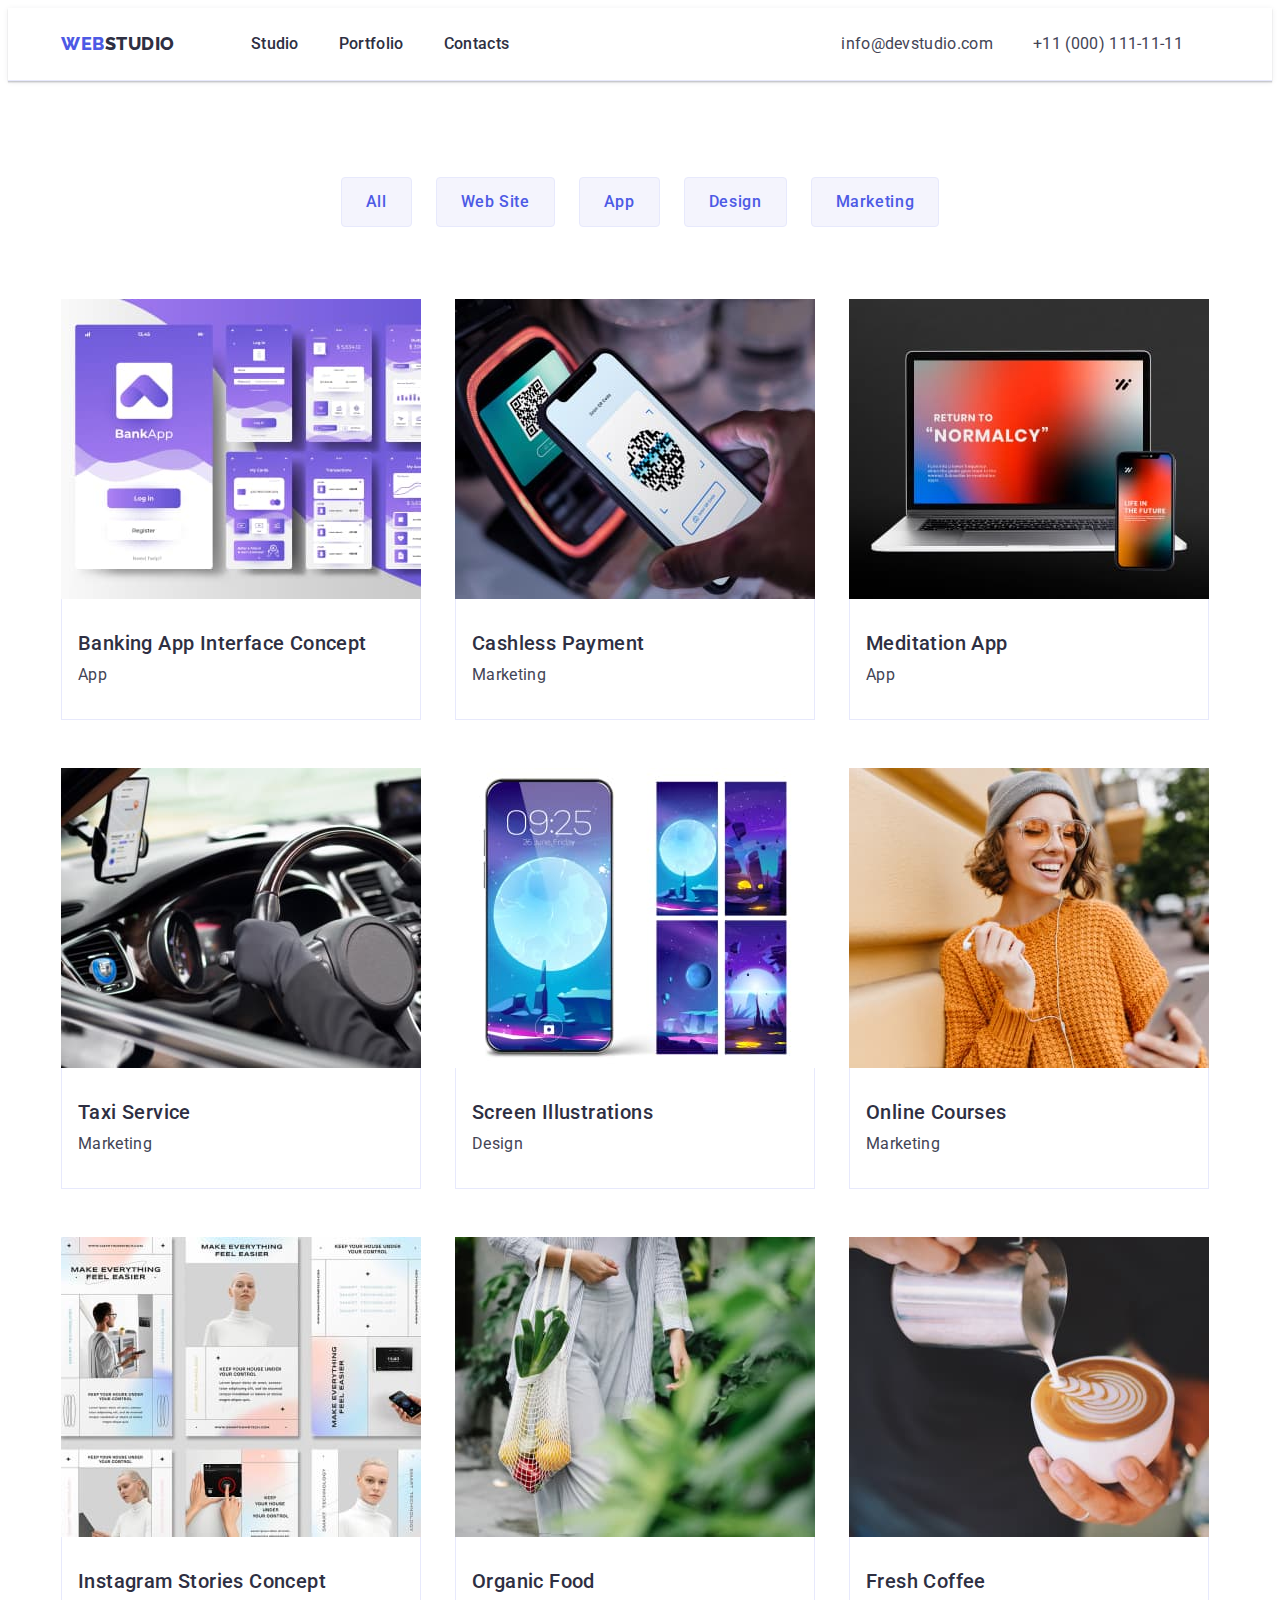
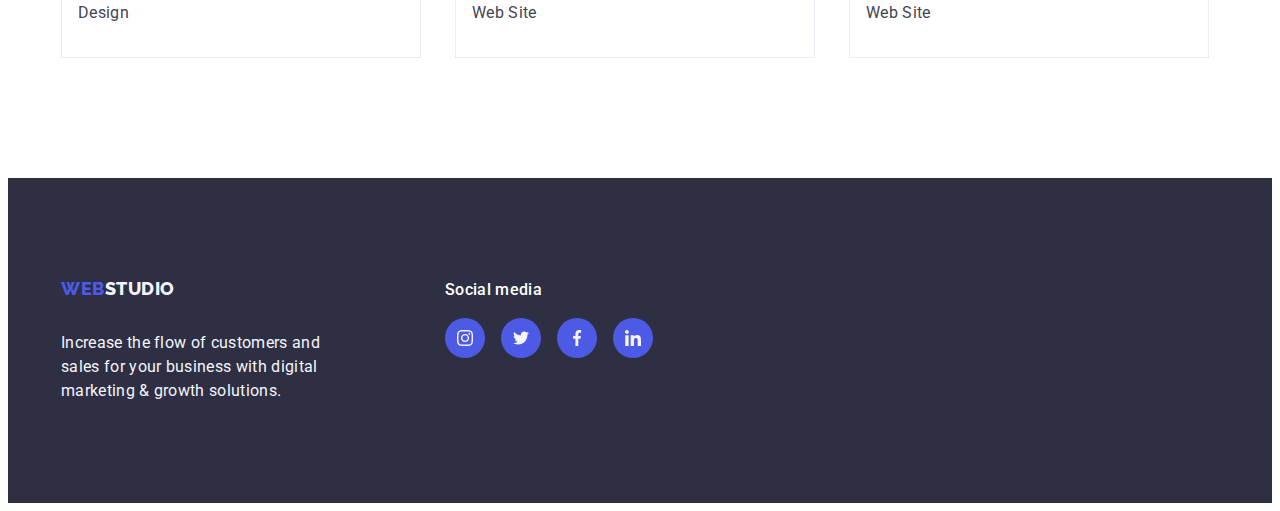
==== portfolio.html @ 913c53c4 "goit-markup-hw-04" ====
<!DOCTYPE html>
<html lang="en">

<head>
  <meta charset="UTF-8" />

  <link rel="preconnect" href="https://fonts.googleapis.com" />
  <link rel="preconnect" href="https://fonts.gstatic.com" crossorigin />
  <link href="https://fonts.googleapis.com/css2?family=Raleway:wght@800&family=Roboto:wght@400;500;700;900&display=swap"
    rel="stylesheet" />

  <link rel="stylesheet" href="https://cdnjs.cloudflare.com/ajax/libs/modern-normalize/2.0.0/modern-normalize.min.css"
    integrity="sha512-4xo8blKMVCiXpTaLzQSLSw3KFOVPWhm/TRtuPVc4WG6kUgjH6J03IBuG7JZPkcWMxJ5huwaBpOpnwYElP/m6wg=="
    crossorigin="anonymous" referrerpolicy="no-referrer" />

  <title>Document</title>

  <link rel="stylesheet" href="./css/styles.css" />
</head>

<body style="font-family: Roboto, sans-serif; color: #434455">
  <!--*--------------------------------HEADER------------------------------------------->

  <header class="studio-header">
    <div class="container header-container">
      <nav class="header-nav">
        <a class="logo link logotipe" href="./index.html">Web<span class="logo-accent">Studio</span></a>

        <ul class="list navigation-list-portfolio">
          <li class="navigation navigation-item studio-navigation-item">
            <a class="current link navigation-menu-studio" href="./index.html">Studio</a>
          </li>
          <li class="navigation navigation-item studio-navigation-item">
            <a class="current link navigation-menu-pirtfolio" href="./portfolio.html">Portfolio</a>
          </li>
          <li class="navigation navigation-item studio-navigation-item">
            <a class=" link navigation-menu-contacts" href="">Contacts</a>
          </li>
        </ul>
      </nav>
      <address class="address">
        <ul class="list contacts-list">
          <li class="contacts">
            <a class="link" href="mailto:info@devstudio.com">info@devstudio.com</a>
          </li>
          <li class="contacts">
            <a class="link" href="tel:+110001111111">+11 (000) 111-11-11</a>
          </li>
        </ul>
      </address>
    </div>
  </header>


  <!--*--------------------------------MAIN------------------------------------------->

  <main>

    <!--&--------------------------------1------------------------------------------->

    <section class="portfolio-first-section">
      <div class="container">
        <h1 class="visually-hidden">Section "portfolio"</h1>
        <ul class="list portfolio-buttons">
          <li><button type="button" class="portfolio-button">All</button></li>
          <li>
            <button type="button" class="portfolio-button">Web Site</button>
          </li>
          <li><button type="button" class="portfolio-button">App</button></li>
          <li>
            <button type="button" class="portfolio-button">Design</button>
          </li>
          <li>
            <button type="button" class="portfolio-button">Marketing</button>
          </li>
        </ul>

        <!--&--------------------------------2------------------------------------------->

        <ul class="list portfolio-second-items">
          <li class="portfolio-second-li">
            <a class="link portfolio-second-link" href="">

              <div class="portfolio-cover-wrap">
                <img src="./images/img_portfolio_1.jpg" alt="Bank app" width="360" />

                <div class="portfolio-card-cover">
                  <p class="portfolio-cover-text">
                    14 Stylish and User-Friendly App Design Concepts · Task Manager App · Calorie Tracker App · Exotic
                    Fruit Ecommerce App ·
                    Cloud Storage App
                  </p>
                </div>
              </div>

              <div class="portfolio-second-text">
                <h2 class="first-portfolio-title">
                  Banking App Interface Concept
                </h2>
                <p class="studio-second-p">App</p>
              </div>
            </a>
          </li>

          <li class="portfolio-second-li">
            <a class="link portfolio-second-link" href="">

              <div class="portfolio-cover-wrap">
                <img src="./images/img_portfolio_2.jpg" alt="Transaction" width="360" />

                <div class="portfolio-card-cover">
                  <p class="portfolio-cover-text">
                    14 Stylish and User-Friendly App Design Concepts · Task Manager App · Calorie Tracker App · Exotic
                    Fruit Ecommerce App ·
                    Cloud Storage App
                  </p>
                </div>
              </div>


              <div class="portfolio-second-text">
                <h2 class="first-portfolio-title">Cashless Payment</h2>
                <p class="studio-second-p">Marketing</p>
              </div>
            </a>
          </li>

          <li class="portfolio-second-li">
            <a class=" portfolio-second-link link" href="">

              <div class="portfolio-cover-wrap">
                <img src="./images/img_portfolio_3.jpg" alt="Laptop and smartphone" width="360" />

                <div class="portfolio-card-cover">
                  <p class="portfolio-cover-text">
                    14 Stylish and User-Friendly App Design Concepts · Task Manager App · Calorie Tracker App · Exotic
                    Fruit Ecommerce App ·
                    Cloud Storage App
                  </p>
                </div>
              </div>


              <div class="portfolio-second-text">
                <h2 class="first-portfolio-title">Meditation App</h2>
                <p class="studio-second-p">App</p>
              </div>
            </a>
          </li>

          <li class="portfolio-second-li">
            <a class="portfolio-second-link link" href="">

              <div class="portfolio-cover-wrap">
                <img src="./images/img_portfolio_4.jpg" alt="Smartphone, car
                steering wheel" width="360" />

                <div class="portfolio-card-cover">
                  <p class="portfolio-cover-text">
                    14 Stylish and User-Friendly App Design Concepts · Task Manager App · Calorie Tracker App · Exotic
                    Fruit Ecommerce App ·
                    Cloud Storage App
                  </p>
                </div>
              </div>


              <div class="portfolio-second-text">
                <h2 class="first-portfolio-title">Taxi Service</h2>
                <p class="studio-second-p">Marketing</p>
              </div>
            </a>
          </li>

          <li class="portfolio-second-li">
            <a class="portfolio-second-link link" href="">

              <div class="portfolio-cover-wrap">

                <img src="./images/img_portfolio_5.jpg" alt="Smartphone" width="360" />

                <div class="portfolio-card-cover">
                  <p class="portfolio-cover-text">
                    14 Stylish and User-Friendly App Design Concepts · Task Manager App · Calorie Tracker App · Exotic
                    Fruit Ecommerce App ·
                    Cloud Storage App
                  </p>
                </div>
              </div>


              <div class="portfolio-second-text">
                <h2 class="first-portfolio-title">Screen Illustrations</h2>
                <p class="studio-second-p">Design</p>
              </div>
            </a>
          </li>

          <li class="portfolio-second-li">
            <a class="portfolio-second-link link" href="">

              <div class="portfolio-cover-wrap">
                <img src="./images/img_portfolio_6.jpg" alt="Woman listening to
                music" width="360" />

                <div class="portfolio-card-cover">
                  <p class="portfolio-cover-text">
                    14 Stylish and User-Friendly App Design Concepts · Task Manager App · Calorie Tracker App · Exotic
                    Fruit Ecommerce App ·
                    Cloud Storage App
                  </p>
                </div>
              </div>


              <div class="portfolio-second-text">
                <h2 class="first-portfolio-title">Online Courses</h2>
                <p class="studio-second-p">Marketing</p>
              </div>
            </a>
          </li>

          <li class="portfolio-second-li">
            <a class="portfolio-second-link link" href="">

              <div class="portfolio-cover-wrap">
                <img src="./images/img_portfolio_7.jpg" alt="Instagram Stories" width="360" />

                <div class="portfolio-card-cover">
                  <p class="portfolio-cover-text">
                    14 Stylish and User-Friendly App Design Concepts · Task Manager App · Calorie Tracker App · Exotic
                    Fruit Ecommerce App ·
                    Cloud Storage App
                  </p>
                </div>
              </div>


              <div class="portfolio-second-text">
                <h2 class="first-portfolio-title">Instagram Stories Concept</h2>
                <p class="studio-second-p">Design</p>
              </div>
            </a>
          </li>

          <li class="portfolio-second-li">
            <a class="portfolio-second-link link" href="">

              <div class="portfolio-cover-wrap">
                <img src="./images/img_portfolio_8.jpg" alt="Organic food" width="360" />

                <div class="portfolio-card-cover">
                  <p class="portfolio-cover-text">
                    14 Stylish and User-Friendly App Design Concepts · Task Manager App · Calorie Tracker App · Exotic
                    Fruit Ecommerce App ·
                    Cloud Storage App
                  </p>
                </div>
              </div>


              <div class="portfolio-second-text">
                <h2 class="first-portfolio-title">Organic Food</h2>
                <p class="studio-second-p">Web Site</p>
              </div>
            </a>
          </li>

          <li class="portfolio-second-li">
            <a class="portfolio-second-link link" href="">

              <div class="portfolio-cover-wrap">
                <img src="./images/img_portfolio_9.jpg" alt="Coffe" width="360" />

                <div class="portfolio-card-cover">
                  <p class="portfolio-cover-text">
                    14 Stylish and User-Friendly App Design Concepts · Task Manager App · Calorie Tracker App · Exotic
                    Fruit Ecommerce App ·
                    Cloud Storage App
                  </p>
                </div>
              </div>


              <div class="portfolio-second-text">
                <h2 class="first-portfolio-title">Fresh Coffee</h2>
                <p class="studio-second-p">Web Site</p>
              </div>
            </a>
          </li>

        </ul>
      </div>
    </section>
  </main>

  <!--*--------------------------------FOOTER------------------------------------------->

  <footer class="studio-footer">
    <div class="container">

      <div class="footer-items">

        <div class="footer-text">
          <a class="logo link footer-link" href="./index.html">Web<span class="logo-accent-footer">Studio</span></a>
          <p class="footer-p">
            Increase the flow of customers and sales for your business with
            digital marketing & growth solutions.
          </p>
        </div>

        <div class="footer-media">
          <h2 class="footer-h">
            Social media
          </h2>
          <ul class="list media-footer-list">
            <li>
              <a class="link media-footer-link" href="">
                <svg class="social-icon-footer">
                  <use href="./images/icons.svg.svg#icon-instagram-2" width="16px"></use>
                </svg>
              </a>
            </li>
            <li>
              <a class="link media-footer-link" href="">
                <svg class="social-icon-footer">
                  <use href="./images/icons.svg.svg#icon-twitter-1" width="16px"></use>
                </svg>

              </a>
            </li>
            <li>
              <a class="link media-footer-link" href="">
                <svg class="social-icon-footer">
                  <use href="./images/icons.svg.svg#icon-facebook-1" width="16px"></use>
                </svg>

              </a>
            </li>
            <li>
              <a class="link media-footer-link" href="">
                <svg class="social-icon-footer">
                  <use href="./images/icons.svg.svg#icon-linkedin-1" width="16px"></use>
                </svg>
              </a>
            </li>
          </ul>

        </div>

      </div>
    </div>
  </footer>
</body>

</html>
---- css/styles.css ----
/* ~-----------------COLORS------------------ */
:root {
    --iris: #4D5AE5;
    --ocean: #404BBF;
    --navyblue: #2E2F42;
    --green: #31D0AA;
    --slate: #434455;
    --lightslate: #8E8F99;
    --cornflower: #E7E9FC;
    --cloud: #F4F4FD;
    --navyblue-modal: rgba(46, 47, 66, 0.40);
    --grey: #2E2F42;
    --white: #FFFFFF;
    --dairy: #FCFCFC;
    --grey2: rgba(46, 47, 66, 0.70)
}

img{
    display: block
}

.container{
    width: 1158px;
    margin: 0 auto;
    padding: 0 15px
}



ul{
    padding-left: 0;
    margin-top: 0;
    margin-bottom: 0;
}

body{
    font-family: "Roboto", sans-serif;
    color: #434455;
    background-color: var(--white);
}

p, h1,h2,h3,h4,h5,h6{
    margin-top: 0;
    margin-bottom: 0;
}


/* &-----------------STUDIO------------------ */

/* ~-----------------HEADER------------------ */

.studio-header{
    border-bottom: 1px solid #e7e9fc; 
    box-shadow: 0px 2px 1px rgba(46, 47, 66, 0.08),
        0px 1px 1px rgba(46, 47, 66, 0.16),
        0px 1px 6px rgba(46, 47, 66, 0.08);
}

.header-container{
    height: 72px;
    display: flex;
    align-items: center;
    gap: 332px;
}

.header-nav{
    display: flex;
    align-items: center;
}

.navigation-links{
    display: flex;
    align-items: center;
    
}


.logo{
    font-family: "Raleway", sans-serif;
    font-weight: 800;
    font-size: 18px;
    line-height: 1.17;
    letter-spacing: 0.03em;
    text-transform: uppercase;
    color:var(--iris);
    text-decoration: none;
    
}



.logo-accent{
    color:var(--navyblue)
}

.link{
    text-decoration: none;
    margin-right: 0;
    display: inline-block;
}

.list{
    list-style-type: none;
}

.studio-navigation-item{

}

.navigation-item{
    color: #404bbf;
}



.navigation-menu-studio,
.navigation-menu-pirtfolio,
.navigation-menu-contacts{
    
    text-decoration: none;
    color: var(--navyblue);
    font-size: 16px;
    font-weight: 500;
    line-height: 1.5;
    letter-spacing: 0.02em;
    padding: 0;
    
}

/* .navigation a:hover{
    color: var(--ocean);
}
.navigation a:focus{
    color: var(--ocean);
} */

.current{
    position: relative;
    /* transition-property: color, background;
    transition-duration: 250ms, 250ms;
    transition-timing-function: cubic-bezier(0.4, 0, 0.2, 1), cubic-bezier(0.4, 0, 0.2, 1); */
    transition: color 250ms cubic-bezier(0.4, 0, 0.2, 1);
}


.current:hover,
.current:focus{
    color: var(--ocean);
}

.current:hover::after,
.current:focus::after {
    content:'';
    position: absolute;
    left: 0;
    bottom: -1px;

    width: 100%;
    height: 4px;
    border-radius: 2px;
    background: var(--ocean, #404BBF);
    display: block;
    justify-content: center;
    
    color: #404bbf;
}



.address{
    font-style: normal;
}

.contacts a{
    color: var(--slate);
    font-family: Roboto;
    font-size: 16px;
    font-weight: 400;
    line-height: 1.5;
    letter-spacing: 0.02em;
    text-decoration: none;
    transition-property: color;
    transition-duration: 250ms;
    transition-timing-function: cubic-bezier(0.4, 0, 0.2, 1);
}

.contacts a:focus{
    color: var(--ocean);
}
.contacts a:hover {
    color: var(--ocean);
}

.navigation-menu{
    padding: 24px 0;
}

.navigation-list{
    align-items: center;
    margin-left: 76px;
    display: flex;
    gap: 40px;
}

.contacts-list{
    display: flex;
    align-items: center;
    gap: 40px;
    margin-right: auto;
}

.logotipe{
    margin-right: 76px;
}
/* ~-----------------MAIN------------------ */

/* &-----------------1------------------ */

.studio-first-section{
    background-image: linear-gradient(
        to bottom,
        rgba(46, 47, 66, 0.70),
        rgba(46, 47, 66, 0.70)
        ), 
        url(../images/background-img-studio.jpg);
        background-size: cover;
        background-repeat: no-repeat;
        background-position: center;
    max-width: 1440px;
    padding: 188px 0;
}


.studio-first-title{
    color: var(--white, #FFF);
    text-align: center;
    font-size: 56px;
    line-height: 1.07;
    letter-spacing: 0.02em;
    max-width: 496px;
    margin: 0 auto 48px auto;
    
}

.studio-first-button{
    background-color: #4D5AE5;
    font-family: "Roboto", sans-serif;
    font-weight: 500;
    font-size: 16px;
    line-height: 1.5;
    letter-spacing: 0.04em;
    color: var(--white);
    cursor: pointer;
    border-radius: 4px;
    border: 0;
    padding: 16px 32px;
    display: block;
    margin: 0 auto;
    min-width: 169px;
    transition-property: background-color;
    transition-duration: 250ms;
    transition-timing-function: cubic-bezier(0.4, 0, 0.2, 1);
}

.studio-first-button:hover{
   background-color: #404BBF 
}

.studio-first-button:focus {
    background-color: #404BBF
}


/* &-----------------2------------------ */

.studio-second-section{
    padding: 120px 0;
}

.visually-hidden {
    position: absolute;
    width: 1px;
    height: 1px;
    margin: -1px;
    border: 0;
    padding: 0;
    white-space: nowrap;
    clip-path: inset(100%);
    clip: rect(0 0 0 0);
    overflow: hidden;
}

.studio-second-icons{
    display: flex;
    gap: 24px;

}

.navigation-list-portfolio{
    align-items: center;
    display: flex;
    gap: 40px;
}

.studio-second-title{
    color: var(--navyblue, #2E2F42);
    font-size: 20px;
    font-weight: 500;
    line-height: 1.2;
    letter-spacing: 0.02em;
    margin-bottom: 8px;
}
.studio-second-p{
    color: var(--slate, #434455);
    font-size: 16px;
    line-height: 1.5;
    letter-spacing: 0.02em;
}

.studio-second-list{
    display: flex;
    gap: 24px;
}

.studio-second-item{
    flex-basis: calc((100% - 3 * 24px) / 4)
}

.icon-second-container{
    display: flex;
    align-items: center;
    justify-content: center;
    height: 112px;
    width: 264px;
    background-color: #f4f4fd;
    border-radius: 4px;
    margin-bottom: 8px;
}

/* &-----------------3------------------ */

.studio-third-section{
    padding: 0 0 120px 0;
}

.studio-third-third-h{
    color: var(--navyblue, #2E2F42);
    text-align: center;
    font-size: 36px;
    font-weight: 700;
    line-height: 1.11;
    letter-spacing: 0.02em;
    text-transform: capitalize;
    margin-bottom: 72px;
}

.studio-third-list{
    display: flex;
    gap: 24px;
}

.studio-third-item{
    width: calc((100% - 2 * 44) / 3);
}

/* &-----------------4------------------ */

.studio-fourth-section{
    background-color:#F4F4FD;
    padding-top: 120px;
    padding-bottom: 120px;
}

.studio-fourth-title{
    color: var(--navyblue, #2E2F42);
    text-align: center;
    font-size: 36px;
    line-height: 1.11;
    letter-spacing: 0.02em;
    text-transform: capitalize;
    margin-bottom: 72px;

}

.studio-fourth-h{
    color: var(--navyblue, #2E2F42);
    font-size: 20px;
    font-weight: 500;
    line-height: 1.2;
    letter-spacing: 0.02em;
    margin-bottom: 8px;
    text-align: center;
    padding-top: 32px;
}

.studio-fourth-p{
    color: var(--slate, #434455);
    font-size: 16px;
    line-height: 1.5;
    letter-spacing: 0.02em;
    text-align: center;
    padding-top: 8px;
}

.card-text{
    padding: 32px 0;
}

.studio-fourth-item{
    background-color: #FFFFFF;
    width: calc((100% - 72px) / 4);
    border-radius: 0px 0px 4px 4px;
    box-shadow: 0px 2px 1px 0px rgba(46, 47, 66, 0.08), 0px 1px 1px 0px rgba(46, 47, 66, 0.16), 0px 1px 6px 0px rgba(46, 47, 66, 0.08);
}

.studio-fourth-list{
    display: flex;
    gap: 24px;
    margin-top: 72px;
}

.media-fourts-link{
    width: 40px;
    height: 40px;
    border-radius: 50%;
    flex-shrink: 0;
    background-color: var(--iris, #4D5AE5);
    display: flex;
    align-items: center;
    justify-content: center;
    transition-property: background-color;
    transition-duration: 250ms;
    transition-timing-function: cubic-bezier(0.4, 0, 0.2, 1);
}

.media-fourts-link:hover{
    background-color: var(--ocean);

}
.media-fourts-link:focus {
    background-color: var(--ocean);

}

.social-icon{
    fill: none;
    margin: 12px;
}

.media-fourts-list{
    display: flex;
    gap: 24px;
    justify-content: center;
    margin-top: 8px;
    padding-bottom: 32px;
}

.media-fourts-card{

}

/* &-----------------5------------------ */

.studio-fifth-section{
    padding: 120px 156px;
}

.studio-fifth-title{
    color: var(--navyblue, #2E2F42);
    text-align: center;
    font-size: 36px;
    font-weight: 700;
    line-height: 40px; /* 111.111% */
    letter-spacing: 0.02em;
    text-transform: capitalize;
}

.studio-fifth-icons{
    margin-top: 72px;
}

.fifth-section-icon{
    fill: none;
}

.fifth-section-link{
    border: 1px solid var(--lightslate, #8E8F99);
    border-radius: 4px;
    width: 168px;
    height: 88px;
    flex-shrink: 0;
    display: flex;
    justify-content: center;
}

.studio-fifth-icons{
    display: flex;
    gap: 24px;
}

.fifth-section-link:hover,
.fifth-section-link:focus{
    border-color: #404BBF;  
}


.fifth-section-link:hover .fifth-section-icon{
    fill: #404BBF;
}

/* ~-----------------FOOTER------------------ */

.studio-footer{
    background-color: var(--grey);
}

.logo-accent-footer{
    color: #f4f4fd;
}
.footer-p{
    color: var(--cloud, #F4F4FD);
    font-size: 16px;
    line-height: 1.5;
    letter-spacing: 0.02em;
}

.studio-footer {
    padding-top: 100px;
    padding-bottom: 100px;
}

.footer-items {
    display: flex;
    gap: 120px;
}

.footer-link {
    display: inline-block;
    margin-bottom: 16px;
}

.footer-p {
    width: 264px;
    margin-top: 16px;
}

.footer-h {
    color: var(--white, #FFF);
    font-size: 16px;
    font-weight: 500;
    line-height: 1.5;
    letter-spacing: 0.02em;
    margin-bottom: 16px;
}

.media-footer-link {
    width: 40px;
    height: 40px;
    border-radius: 50%;
    flex-shrink: 0;
    background-color: var(--iris, #4D5AE5);
    display: flex;
    align-items: center;
    justify-content: center;
    transition-property: background-color;
    transition-duration: 250ms;
    transition-timing-function: cubic-bezier(0.4, 0, 0.2, 1);
}

.media-footer-link:hover{
    background-color: var(--green);
}

.social-icon-footer {
    fill: none;
    margin: 12px;
}

.media-footer-list {
    display: flex;
    gap: 16px;
    justify-content: center;
    margin-top: 8px;
}

/* ~-----------------MODAL------------------ */


.backdrop{
    position: fixed;
    width: 100%;
    height: 100%;
    background-color: var(--navyblue-modal, rgba(46, 47, 66, 0.40));;
    top: 0;

    transition: opacity 250ms linear, visibility 250ms linear;
}

.modal{
    position: absolute;
    top: 50%;
    left: 50%;
    transform: translate(-50%, -50%) scale(1);

    width: 408px;
    min-height: 584px;
    flex-shrink: 0;
    border-radius: 4px;
    background: var(--dairy, #FCFCFC);
    box-shadow: 0px 2px 1px 0px rgba(0, 0, 0, 0.20), 0px 1px 3px 0px rgba(0, 0, 0, 0.12), 0px 1px 1px 0px rgba(0, 0, 0, 0.14);

    transition: transform 250ms linear;
}

.backdrop.is-hidden .modal{
    transform: translate(-50%, -50%) scale(0); 
}

.modal-btn{
    width: 24px;
    height: 24px;
    flex-shrink: 0;
    border-radius: 50%;
    background-color: var(--cornflower, #E7E9FC);
    border-width: 1px;
    border-color: rgba(0, 0, 0, 0.10);
    display: flex;
    align-items: center;
    justify-content: center;
    position: absolute;
    top: 24px;
    right: 24px;
    transition: background-color;
    transition-duration: 250ms;
    transition-timing-function: cubic-bezier(0.4, 0, 0.2, 1);
}

.modal-btn-svg{
    width: 8px;
    height: 8px;
    flex-shrink: 0;

    transition: fill;
    transition-duration: 250ms;
    transition-timing-function: cubic-bezier(0.4, 0, 0.2, 1);
}

.modal-btn:hover,
.modal-btn:focus{
    background-color: var(--ocean);
}

.is-hidden{
    visibility: hidden;
    opacity: 0;
    pointer-events: none;
}

.modal-btn:hover:hover .modal-btn-svg,
.modal-btn:hover:focus .modal-btn-svg{
    fill: var(--white);
}






/* &-----------------PORTFOLIO------------------ */

.portfolio-header{
   border-bottom: 1px solid #e7e9fc 
}


/* ~-----------------MAIN------------------ */

/* &-----------------1------------------ */

.portfolio-first-section{
    padding-top: 96px; 
    padding-bottom: 120px;
}

.portfolio-buttons{
    display: flex;
    justify-content: center;
    gap: 24px;
    margin-bottom: 72px
}

.portfolio-button{
    font-family: "Roboto", sans-serif;
    color: var(--iris, #4D5AE5);
    text-align: center;
    font-size: 16px;
    font-weight: 500;
    line-height: 1.5;
    letter-spacing: 0.04em;
    background: var(--cloud, #F4F4FD);
    cursor: pointer;
    border-radius: 4px;
    border: 1px solid var(--cornflower, #E7E9FC);
    display: block;
    padding: 12px 24px;
    transition-property: background-color, box-shadow, border, color;
    transition-duration: 250ms, 250ms, 250ms, 250ms;
    transition-timing-function: cubic-bezier(0.4, 0, 0.2, 1), cubic-bezier(0.4, 0, 0.2, 1), cubic-bezier(0.4, 0, 0.2, 1), cubic-bezier(0.4, 0, 0.2, 1);
}

.portfolio-button:hover{
    border: 1px solid transparent;
    background-color: #404BBF;
    color: #FFFFFF;
    box-shadow: 0px 2px 2px 0px rgba(0, 0, 0, 0.12), 0px 2px 1px 0px rgba(0, 0, 0, 0.08), 0px 3px 1px 0px rgba(0, 0, 0, 0.10);
}
.portfolio-button:focus {
    border: 1px solid transparent;
    background-color: #404BBF;
    color: #FFFFFF;
    box-shadow: 0px 2px 2px 0px rgba(0, 0, 0, 0.12), 0px 2px 1px 0px rgba(0, 0, 0, 0.08), 0px 3px 1px 0px rgba(0, 0, 0, 0.10);
}
 
/* &-----------------2------------------ */

.portfolio-second-section{
    padding-bottom: 120px;
}

.portfolio-second-li{
    background: var(--white, #FFF);
    width: calc((100% - 48px) / 3);
}

.portfolio-second-items{
    display: flex;
    flex-wrap: wrap;
    gap: 24px;
    row-gap: 48px;
}

.first-portfolio-title{
    color: var(--navyblue, #2E2F42);
    font-size: 20px;
    font-weight: 500;
    line-height: 1.2;
    letter-spacing: 0.02em;
    margin-bottom: 8px;
}

.portfolio-second-text{
    padding: 32px 16px;
    gap: 8px;
    border: 1px solid #e7e9fc;
    border-top: none;
}

.portfolio-cover-text{
    color: var(--cloud, #F4F4FD);
    font-size: 16px;
    font-weight: 400;
    line-height: 1.5; /* 150% */
    letter-spacing: 0.02em;
}

.portfolio-card-cover{
    position: absolute;
    top: 0;
    background: var(--iris, #4D5AE5);
    height: 100%;
    padding: 40px 32px 0 32px;
    transform: translateY(100%);

   transition-property: transform;
   transition-duration: 250ms;
   transition-timing-function: linear;
}

.portfolio-second-link:hover .portfolio-card-cover{
    transform: translateY(0);
}


.portfolio-cover-wrap{
    position: relative;
    overflow: hidden;
}



/* ~-----------------FOOTER------------------ */
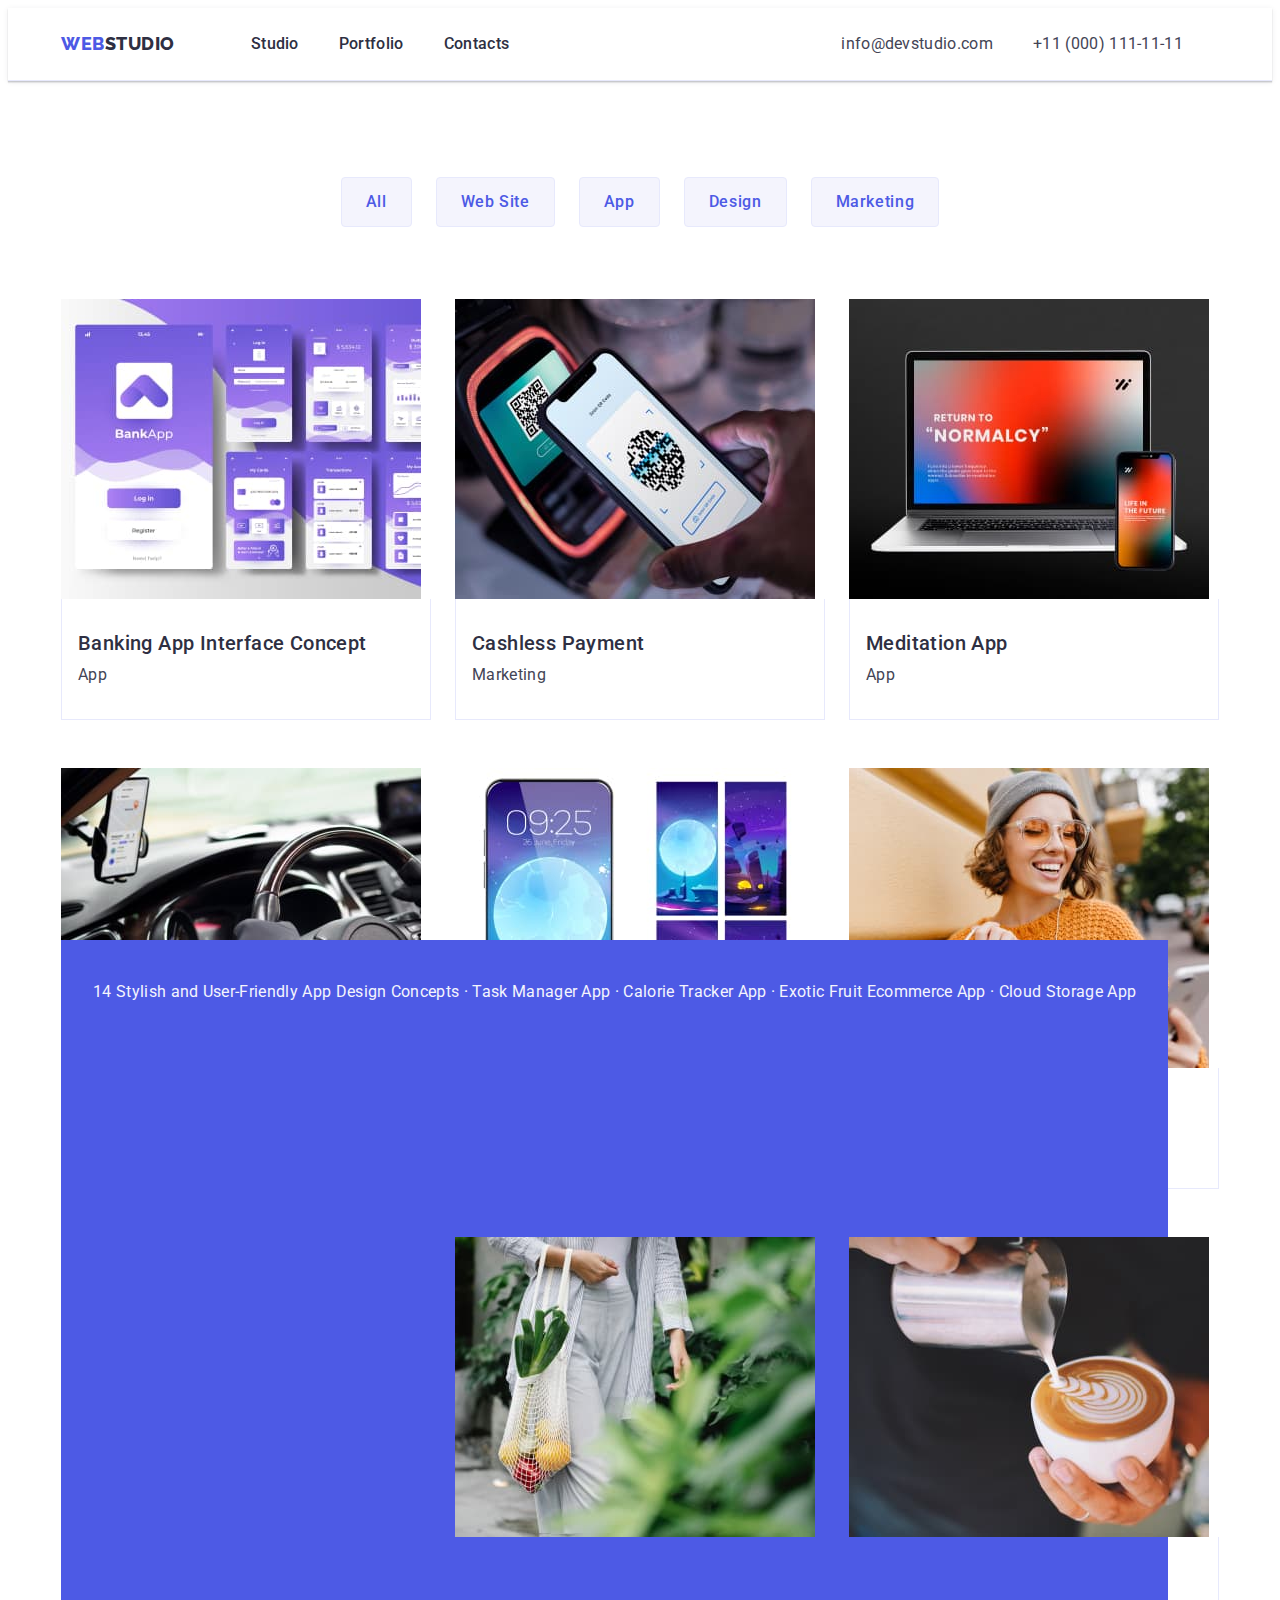
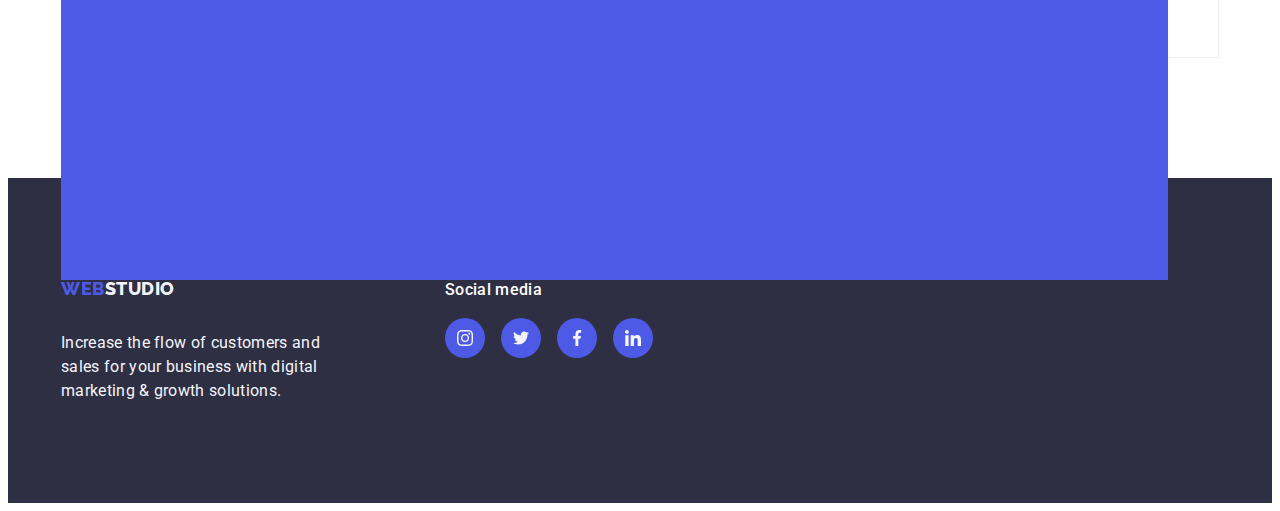
==== commit 2b72f0dc: "goit-markup-hw-04" ====
--- a/portfolio.html
+++ b/portfolio.html
@@ -27,14 +27,14 @@
         <a class="logo link logotipe" href="./index.html">Web<span class="logo-accent">Studio</span></a>
 
         <ul class="list navigation-list-portfolio">
-          <li class="navigation navigation-item studio-navigation-item">
+          <li class="navigation studio-navigation-item">
             <a class="current link navigation-menu-studio" href="./index.html">Studio</a>
           </li>
-          <li class="navigation navigation-item studio-navigation-item">
-            <a class="current link navigation-menu-pirtfolio" href="./portfolio.html">Portfolio</a>
-          </li>
-          <li class="navigation navigation-item studio-navigation-item">
-            <a class=" link navigation-menu-contacts" href="">Contacts</a>
+          <li class="navigation studio-navigation-item">
+            <a class="current link navigation-menu-studio" href="./portfolio.html">Portfolio</a>
+          </li>
+          <li class="navigation studio-navigation-item">
+            <a class=" link navigation-menu-studio" href="">Contacts</a>
           </li>
         </ul>
       </nav>
@@ -50,7 +50,6 @@
       </address>
     </div>
   </header>
-
 
   <!--*--------------------------------MAIN------------------------------------------->
 
@@ -225,14 +224,15 @@
 
               <div class="portfolio-cover-wrap">
                 <img src="./images/img_portfolio_7.jpg" alt="Instagram Stories" width="360" />
-
-                <div class="portfolio-card-cover">
-                  <p class="portfolio-cover-text">
-                    14 Stylish and User-Friendly App Design Concepts · Task Manager App · Calorie Tracker App · Exotic
-                    Fruit Ecommerce App ·
-                    Cloud Storage App
-                  </p>
-                </div>
+              </div>
+
+              <div class="portfolio-card-cover">
+                <p class="portfolio-cover-text">
+                  14 Stylish and User-Friendly App Design Concepts · Task Manager App · Calorie Tracker App · Exotic
+                  Fruit Ecommerce App ·
+                  Cloud Storage App
+                </p>
+
               </div>
 
 
@@ -297,58 +297,56 @@
   <!--*--------------------------------FOOTER------------------------------------------->
 
   <footer class="studio-footer">
-    <div class="container">
-
-      <div class="footer-items">
-
-        <div class="footer-text">
-          <a class="logo link footer-link" href="./index.html">Web<span class="logo-accent-footer">Studio</span></a>
-          <p class="footer-p">
-            Increase the flow of customers and sales for your business with
-            digital marketing & growth solutions.
-          </p>
-        </div>
-
-        <div class="footer-media">
-          <h2 class="footer-h">
-            Social media
-          </h2>
-          <ul class="list media-footer-list">
-            <li>
-              <a class="link media-footer-link" href="">
-                <svg class="social-icon-footer">
-                  <use href="./images/icons.svg.svg#icon-instagram-2" width="16px"></use>
-                </svg>
-              </a>
-            </li>
-            <li>
-              <a class="link media-footer-link" href="">
-                <svg class="social-icon-footer">
-                  <use href="./images/icons.svg.svg#icon-twitter-1" width="16px"></use>
-                </svg>
-
-              </a>
-            </li>
-            <li>
-              <a class="link media-footer-link" href="">
-                <svg class="social-icon-footer">
-                  <use href="./images/icons.svg.svg#icon-facebook-1" width="16px"></use>
-                </svg>
-
-              </a>
-            </li>
-            <li>
-              <a class="link media-footer-link" href="">
-                <svg class="social-icon-footer">
-                  <use href="./images/icons.svg.svg#icon-linkedin-1" width="16px"></use>
-                </svg>
-              </a>
-            </li>
-          </ul>
-
-        </div>
-
+    <div class="container footer-items">
+
+
+      <div class="footer-text">
+        <a class="logo link footer-link" href="./index.html">Web<span class="logo-accent-footer">Studio</span></a>
+        <p class="footer-p">
+          Increase the flow of customers and sales for your business with
+          digital marketing & growth solutions.
+        </p>
       </div>
+
+      <div class="footer-media">
+        <p class="footer-media-title">
+          Social media
+        </p>
+        <ul class="list media-footer-list">
+          <li class="footer-media-item">
+            <a class="link media-footer-link" href="">
+              <svg class="social-icon-footer" width="24" height="24">
+                <use href="./images/icons.svg#icon-instagram-2"></use>
+              </svg>
+            </a>
+          </li>
+          <li class="footer-media-item">
+            <a class="link media-footer-link" href="">
+              <svg class="social-icon-footer" width="24" height="24">
+                <use href="./images/icons.svg#icon-twitter-1"></use>
+              </svg>
+
+            </a>
+          </li>
+          <li class="footer-media-item">
+            <a class="link media-footer-link" href="">
+              <svg class="social-icon-footer" width="24" height="24">
+                <use href="./images/icons.svg#icon-facebook-1"></use>
+              </svg>
+
+            </a>
+          </li>
+          <li class="footer-media-item">
+            <a class="link media-footer-link" href="">
+              <svg class="social-icon-footer" width="24" height="24">
+                <use href="./images/icons.svg#icon-linkedin-1"></use>
+              </svg>
+            </a>
+          </li>
+        </ul>
+
+      </div>
+
     </div>
   </footer>
 </body>
--- a/css/styles.css
+++ b/css/styles.css
@@ -113,9 +113,7 @@
 
 
 
-.navigation-menu-studio,
-.navigation-menu-pirtfolio,
-.navigation-menu-contacts{
+.navigation-menu-studio{
     
     text-decoration: none;
     color: var(--navyblue);
@@ -443,8 +441,8 @@
 }
 
 .social-icon{
-    fill: none;
     margin: 12px;
+    fill: var(--cloud);
 }
 
 .media-fourts-list{
@@ -452,17 +450,17 @@
     gap: 24px;
     justify-content: center;
     margin-top: 8px;
-    padding-bottom: 32px;
 }
 
 .media-fourts-card{
-
-}
+    padding: 32px 0 32px;
+}
+
 
 /* &-----------------5------------------ */
 
 .studio-fifth-section{
-    padding: 120px 156px;
+    padding: 120px 0;
 }
 
 .studio-fifth-title{
@@ -470,17 +468,16 @@
     text-align: center;
     font-size: 36px;
     font-weight: 700;
-    line-height: 40px; /* 111.111% */
+    line-height: 1.11; /* 111.111% */
     letter-spacing: 0.02em;
     text-transform: capitalize;
-}
-
-.studio-fifth-icons{
-    margin-top: 72px;
-}
+    margin-bottom: 72px;
+}
+
 
 .fifth-section-icon{
     fill: none;
+    fill: currentColor
 }
 
 .fifth-section-link{
@@ -491,6 +488,11 @@
     flex-shrink: 0;
     display: flex;
     justify-content: center;
+    align-items: center;
+    color: var(--lightslate);
+
+    transition: border-color 250ms cubic-bezier(0.4, 0, 0.2, 1),
+        color 250ms cubic-bezier(0.4, 0, 0.2, 1);;
 }
 
 .studio-fifth-icons{
@@ -500,7 +502,8 @@
 
 .fifth-section-link:hover,
 .fifth-section-link:focus{
-    border-color: #404BBF;  
+    border-color: #404BBF;
+    color: #404bbf;
 }
 
 
@@ -531,7 +534,11 @@
 
 .footer-items {
     display: flex;
-    gap: 120px;
+    align-items: baseline;
+}
+
+.footer-text{
+    margin-right: 120px 
 }
 
 .footer-link {
@@ -544,7 +551,7 @@
     margin-top: 16px;
 }
 
-.footer-h {
+.footer-media-title {
     color: var(--white, #FFF);
     font-size: 16px;
     font-weight: 500;
@@ -567,8 +574,9 @@
     transition-timing-function: cubic-bezier(0.4, 0, 0.2, 1);
 }
 
-.media-footer-link:hover{
-    background-color: var(--green);
+.media-footer-link:hover,
+.media-footer-link:focus{
+    background-color: #31d0aa;
 }
 
 .social-icon-footer {
@@ -581,6 +589,10 @@
     gap: 16px;
     justify-content: center;
     margin-top: 8px;
+}
+
+.social-icon-footer{
+    fill: var(--cloud);
 }
 
 /* ~-----------------MODAL------------------ */
@@ -593,7 +605,7 @@
     background-color: var(--navyblue-modal, rgba(46, 47, 66, 0.40));;
     top: 0;
 
-    transition: opacity 250ms linear, visibility 250ms linear;
+    transition: opacity 250ms cubic-bezier(0.4, 0, 0.2, 1), visibility 250ms cubic-bezier(0.4, 0, 0.2, 1);
 }
 
 .modal{
@@ -609,7 +621,7 @@
     background: var(--dairy, #FCFCFC);
     box-shadow: 0px 2px 1px 0px rgba(0, 0, 0, 0.20), 0px 1px 3px 0px rgba(0, 0, 0, 0.12), 0px 1px 1px 0px rgba(0, 0, 0, 0.14);
 
-    transition: transform 250ms linear;
+    transition: transform 250ms cubic-bezier(0.4, 0, 0.2, 1);
 }
 
 .backdrop.is-hidden .modal{
@@ -623,16 +635,18 @@
     border-radius: 50%;
     background-color: var(--cornflower, #E7E9FC);
     border-width: 1px;
-    border-color: rgba(0, 0, 0, 0.10);
+    border: 1px solid rgba(0, 0, 0, 0.1);    
     display: flex;
     align-items: center;
     justify-content: center;
+    padding: 0;
+    cursor: pointer;
+
+
     position: absolute;
     top: 24px;
     right: 24px;
-    transition: background-color;
-    transition-duration: 250ms;
-    transition-timing-function: cubic-bezier(0.4, 0, 0.2, 1);
+    transition: background-color 250ms cubic-bezier(0.4, 0, 0.2, 1), border 250ms cubic-bezier(0.4, 0, 0.2, 1);
 }
 
 .modal-btn-svg{
@@ -648,6 +662,8 @@
 .modal-btn:hover,
 .modal-btn:focus{
     background-color: var(--ocean);
+    border: none;
+    fill: #ffffff
 }
 
 .is-hidden{
@@ -656,9 +672,9 @@
     pointer-events: none;
 }
 
-.modal-btn:hover:hover .modal-btn-svg,
-.modal-btn:hover:focus .modal-btn-svg{
-    fill: var(--white);
+.modal-btn:hover .modal-btn-svg,
+.modal-btn:focus .modal-btn-svg{
+    fill: #ffffff;
 }
 
 
@@ -703,9 +719,13 @@
     border: 1px solid var(--cornflower, #E7E9FC);
     display: block;
     padding: 12px 24px;
-    transition-property: background-color, box-shadow, border, color;
-    transition-duration: 250ms, 250ms, 250ms, 250ms;
-    transition-timing-function: cubic-bezier(0.4, 0, 0.2, 1), cubic-bezier(0.4, 0, 0.2, 1), cubic-bezier(0.4, 0, 0.2, 1), cubic-bezier(0.4, 0, 0.2, 1);
+
+    transition: 
+        color 250ms cubic-bezier(0.4, 0, 0.2, 1),
+        background-color 250ms cubic-bezier(0.4, 0, 0.2, 1),
+        border-color 250ms cubic-bezier(0.4, 0, 0.2, 1),
+        box-shadow 250ms cubic-bezier(0.4, 0, 0.2, 1);
+
 }
 
 .portfolio-button:hover{
@@ -732,6 +752,19 @@
     width: calc((100% - 48px) / 3);
 }
 
+.portfolio-second-link{
+    display: block;
+    transition: box-shadow 250ms cubic-bezier(0.4, 0, 0.2, 1);
+}
+
+.portfolio-second-link:hover,
+.portfolio-second-link:focus{
+    box-shadow: 0px 1px 6px rgba(46, 47, 66, 0.08),
+    0px 1px 1px rgba(46, 47, 66, 0.16),
+    0px 2px 1px rgba(46, 47, 66, 0.08);
+}
+
+
 .portfolio-second-items{
     display: flex;
     flex-wrap: wrap;
@@ -761,6 +794,9 @@
     font-weight: 400;
     line-height: 1.5; /* 150% */
     letter-spacing: 0.02em;
+    /* transform: translateY(100%); */
+
+    transition: transform 250ms cubic-bezier(0.4, 0, 0.2, 1);
 }
 
 .portfolio-card-cover{
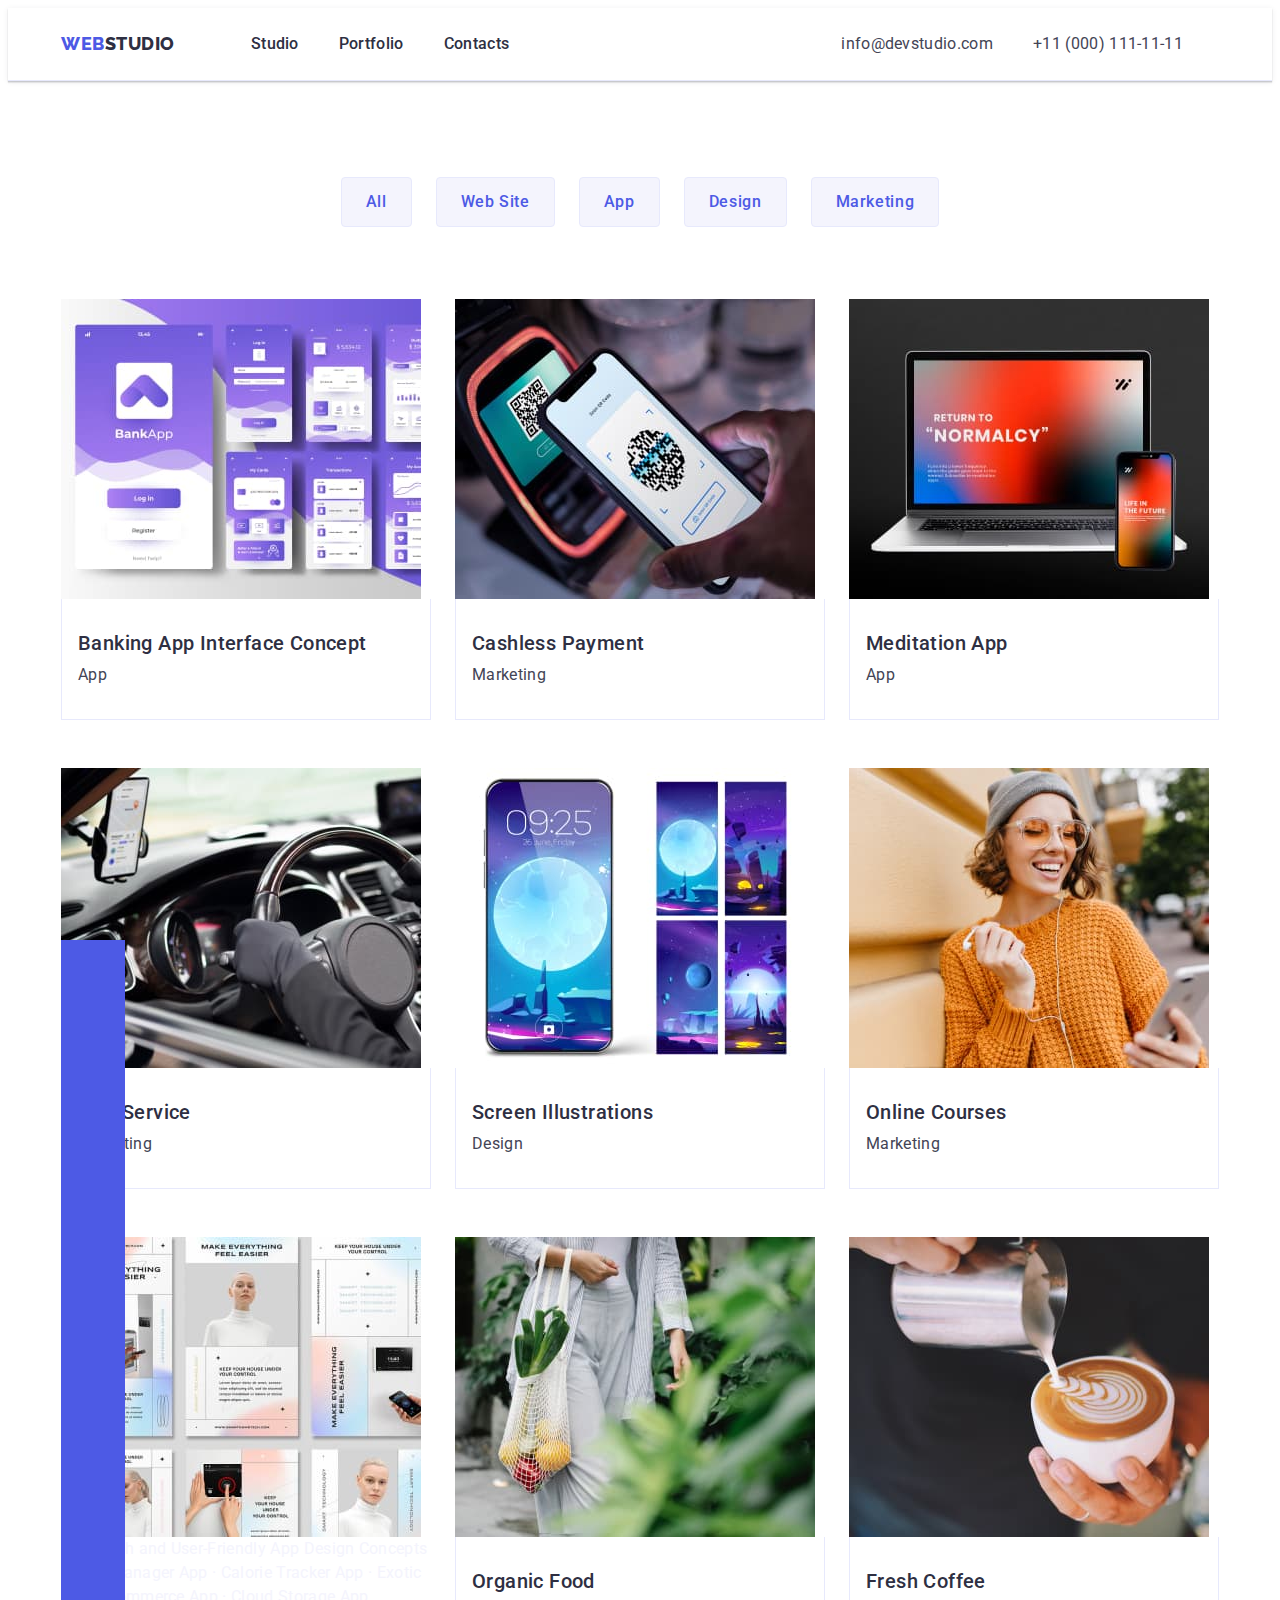
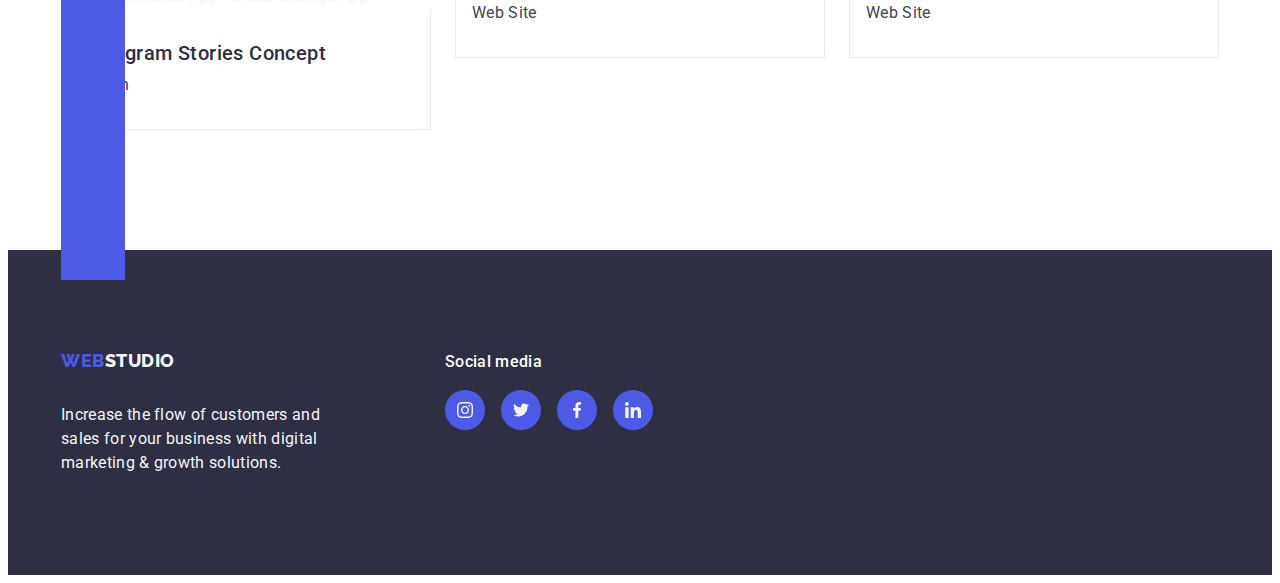
==== commit 319589f1: "Update portfolio.html" ====
--- a/portfolio.html
+++ b/portfolio.html
@@ -224,14 +224,15 @@
 
               <div class="portfolio-cover-wrap">
                 <img src="./images/img_portfolio_7.jpg" alt="Instagram Stories" width="360" />
-              </div>
-
-              <div class="portfolio-card-cover">
                 <p class="portfolio-cover-text">
                   14 Stylish and User-Friendly App Design Concepts · Task Manager App · Calorie Tracker App · Exotic
                   Fruit Ecommerce App ·
                   Cloud Storage App
                 </p>
+              </div>
+
+              <div class="portfolio-card-cover">
+
 
               </div>
 
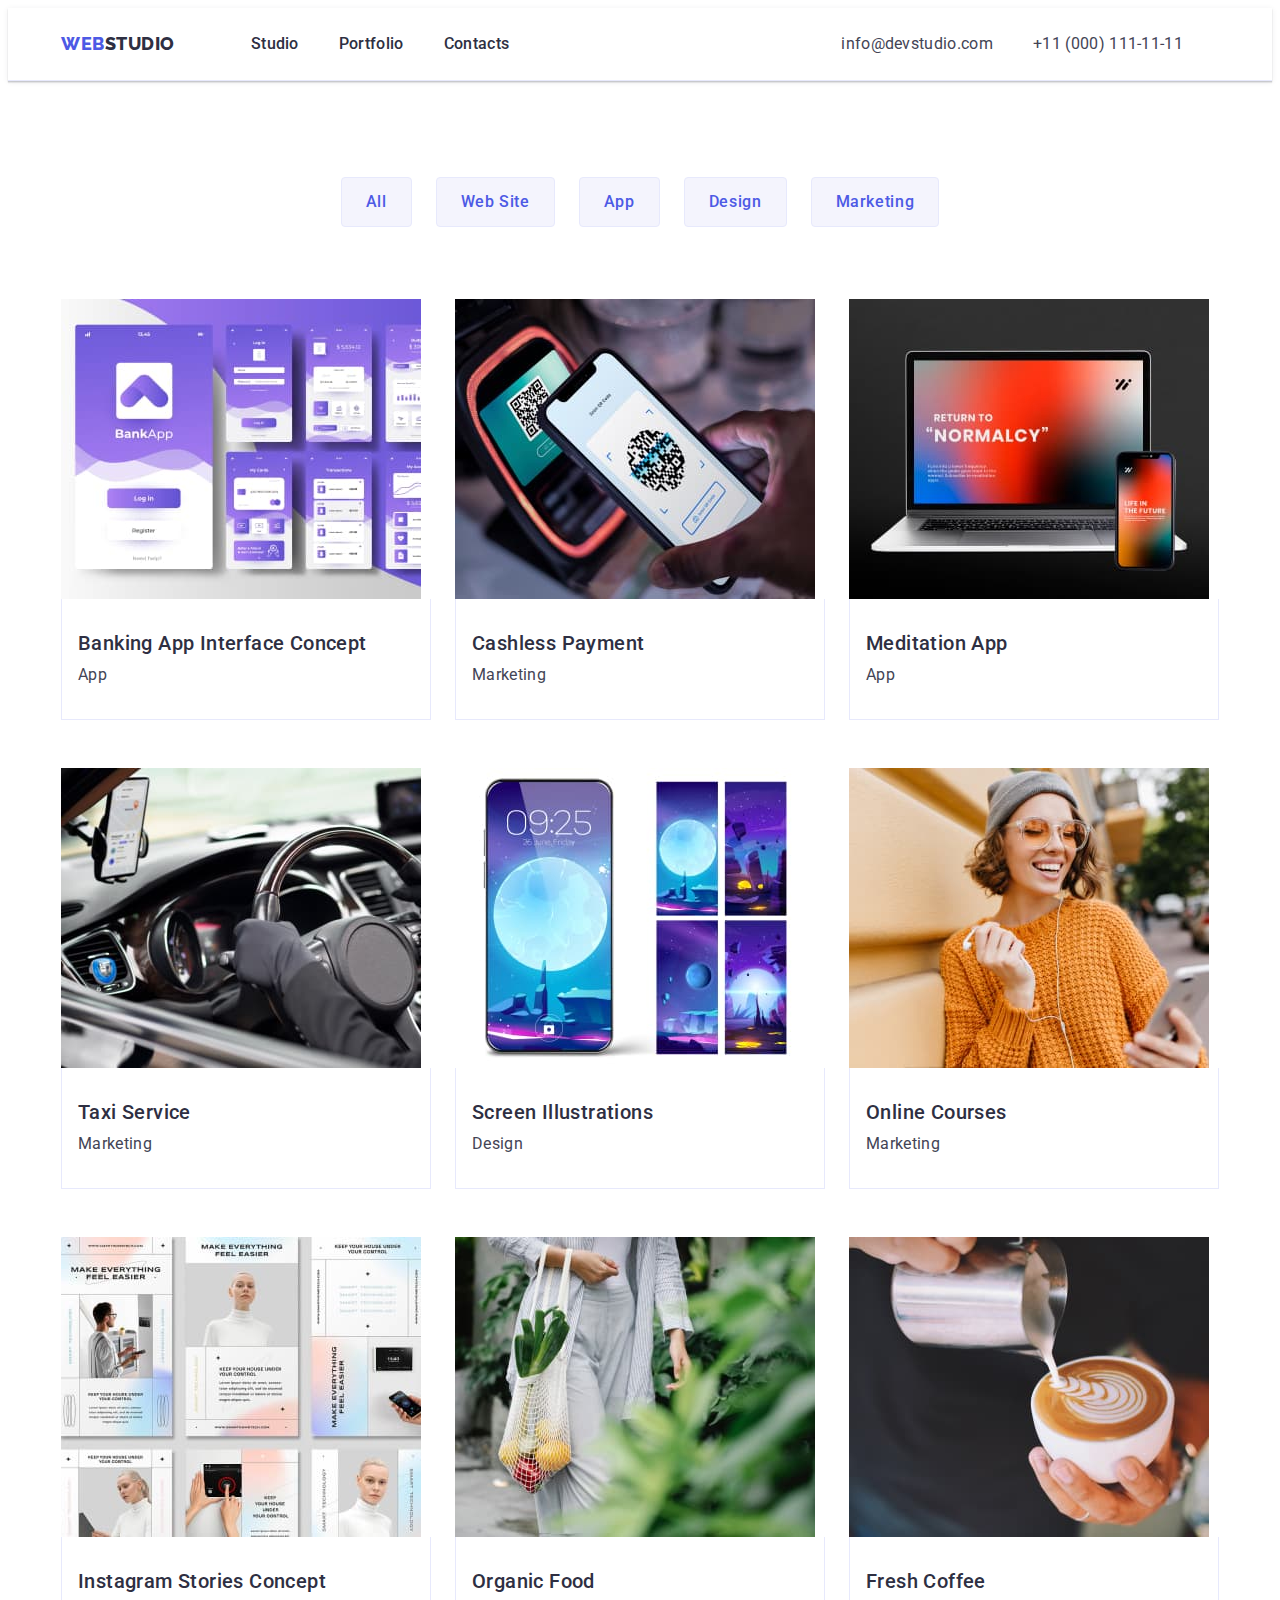
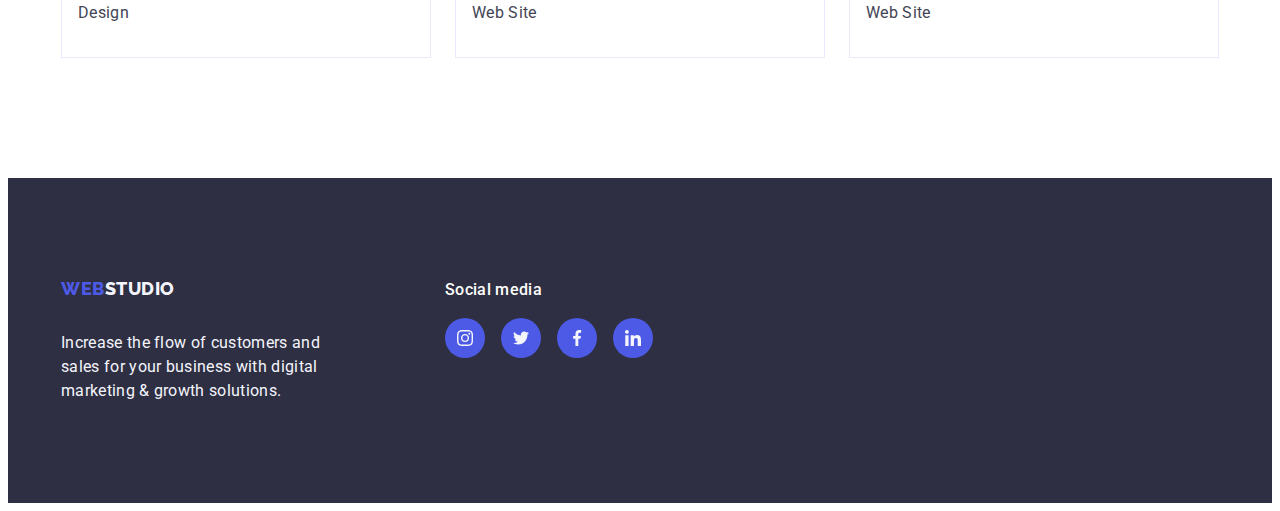
==== commit 15a2c029: "goit-markup-hw-04" ====
--- a/portfolio.html
+++ b/portfolio.html
@@ -82,14 +82,11 @@
 
               <div class="portfolio-cover-wrap">
                 <img src="./images/img_portfolio_1.jpg" alt="Bank app" width="360" />
-
-                <div class="portfolio-card-cover">
-                  <p class="portfolio-cover-text">
-                    14 Stylish and User-Friendly App Design Concepts · Task Manager App · Calorie Tracker App · Exotic
-                    Fruit Ecommerce App ·
-                    Cloud Storage App
-                  </p>
-                </div>
+                <p class="portfolio-cover-text">
+                  14 Stylish and User-Friendly App Design Concepts · Task Manager App · Calorie Tracker App · Exotic
+                  Fruit Ecommerce App ·
+                  Cloud Storage App
+                </p>
               </div>
 
               <div class="portfolio-second-text">
@@ -106,14 +103,11 @@
 
               <div class="portfolio-cover-wrap">
                 <img src="./images/img_portfolio_2.jpg" alt="Transaction" width="360" />
-
-                <div class="portfolio-card-cover">
-                  <p class="portfolio-cover-text">
-                    14 Stylish and User-Friendly App Design Concepts · Task Manager App · Calorie Tracker App · Exotic
-                    Fruit Ecommerce App ·
-                    Cloud Storage App
-                  </p>
-                </div>
+                <p class="portfolio-cover-text">
+                  14 Stylish and User-Friendly App Design Concepts · Task Manager App · Calorie Tracker App · Exotic
+                  Fruit Ecommerce App ·
+                  Cloud Storage App
+                </p>
               </div>
 
 
@@ -129,14 +123,11 @@
 
               <div class="portfolio-cover-wrap">
                 <img src="./images/img_portfolio_3.jpg" alt="Laptop and smartphone" width="360" />
-
-                <div class="portfolio-card-cover">
-                  <p class="portfolio-cover-text">
-                    14 Stylish and User-Friendly App Design Concepts · Task Manager App · Calorie Tracker App · Exotic
-                    Fruit Ecommerce App ·
-                    Cloud Storage App
-                  </p>
-                </div>
+                <p class="portfolio-cover-text">
+                  14 Stylish and User-Friendly App Design Concepts · Task Manager App · Calorie Tracker App · Exotic
+                  Fruit Ecommerce App ·
+                  Cloud Storage App
+                </p>
               </div>
 
 
@@ -153,14 +144,11 @@
               <div class="portfolio-cover-wrap">
                 <img src="./images/img_portfolio_4.jpg" alt="Smartphone, car
                 steering wheel" width="360" />
-
-                <div class="portfolio-card-cover">
-                  <p class="portfolio-cover-text">
-                    14 Stylish and User-Friendly App Design Concepts · Task Manager App · Calorie Tracker App · Exotic
-                    Fruit Ecommerce App ·
-                    Cloud Storage App
-                  </p>
-                </div>
+                <p class="portfolio-cover-text">
+                  14 Stylish and User-Friendly App Design Concepts · Task Manager App · Calorie Tracker App · Exotic
+                  Fruit Ecommerce App ·
+                  Cloud Storage App
+                </p>
               </div>
 
 
@@ -177,14 +165,11 @@
               <div class="portfolio-cover-wrap">
 
                 <img src="./images/img_portfolio_5.jpg" alt="Smartphone" width="360" />
-
-                <div class="portfolio-card-cover">
-                  <p class="portfolio-cover-text">
-                    14 Stylish and User-Friendly App Design Concepts · Task Manager App · Calorie Tracker App · Exotic
-                    Fruit Ecommerce App ·
-                    Cloud Storage App
-                  </p>
-                </div>
+                <p class="portfolio-cover-text">
+                  14 Stylish and User-Friendly App Design Concepts · Task Manager App · Calorie Tracker App · Exotic
+                  Fruit Ecommerce App ·
+                  Cloud Storage App
+                </p>
               </div>
 
 
@@ -201,14 +186,12 @@
               <div class="portfolio-cover-wrap">
                 <img src="./images/img_portfolio_6.jpg" alt="Woman listening to
                 music" width="360" />
-
-                <div class="portfolio-card-cover">
-                  <p class="portfolio-cover-text">
-                    14 Stylish and User-Friendly App Design Concepts · Task Manager App · Calorie Tracker App · Exotic
-                    Fruit Ecommerce App ·
-                    Cloud Storage App
-                  </p>
-                </div>
+                <p class="portfolio-cover-text">
+                  14 Stylish and User-Friendly App Design Concepts · Task Manager App · Calorie Tracker App · Exotic
+                  Fruit Ecommerce App ·
+                  Cloud Storage App
+                </p>
+
               </div>
 
 
@@ -231,10 +214,6 @@
                 </p>
               </div>
 
-              <div class="portfolio-card-cover">
-
-
-              </div>
 
 
               <div class="portfolio-second-text">
@@ -249,14 +228,11 @@
 
               <div class="portfolio-cover-wrap">
                 <img src="./images/img_portfolio_8.jpg" alt="Organic food" width="360" />
-
-                <div class="portfolio-card-cover">
-                  <p class="portfolio-cover-text">
-                    14 Stylish and User-Friendly App Design Concepts · Task Manager App · Calorie Tracker App · Exotic
-                    Fruit Ecommerce App ·
-                    Cloud Storage App
-                  </p>
-                </div>
+                <p class="portfolio-cover-text">
+                  14 Stylish and User-Friendly App Design Concepts · Task Manager App · Calorie Tracker App · Exotic
+                  Fruit Ecommerce App ·
+                  Cloud Storage App
+                </p>
               </div>
 
 
@@ -272,14 +248,11 @@
 
               <div class="portfolio-cover-wrap">
                 <img src="./images/img_portfolio_9.jpg" alt="Coffe" width="360" />
-
-                <div class="portfolio-card-cover">
-                  <p class="portfolio-cover-text">
-                    14 Stylish and User-Friendly App Design Concepts · Task Manager App · Calorie Tracker App · Exotic
-                    Fruit Ecommerce App ·
-                    Cloud Storage App
-                  </p>
-                </div>
+                <p class="portfolio-cover-text">
+                  14 Stylish and User-Friendly App Design Concepts · Task Manager App · Calorie Tracker App · Exotic
+                  Fruit Ecommerce App ·
+                  Cloud Storage App
+                </p>
               </div>
 
 
--- a/css/styles.css
+++ b/css/styles.css
@@ -794,28 +794,28 @@
     font-weight: 400;
     line-height: 1.5; /* 150% */
     letter-spacing: 0.02em;
-    /* transform: translateY(100%); */
-
-    transition: transform 250ms cubic-bezier(0.4, 0, 0.2, 1);
-}
-
-.portfolio-card-cover{
+
+    transform: translateY(100%);
+
     position: absolute;
     top: 0;
-    background: var(--iris, #4D5AE5);
+    padding: 40px 32px;
+    background-color: #4d5ae5;
     height: 100%;
-    padding: 40px 32px 0 32px;
-    transform: translateY(100%);
-
-   transition-property: transform;
-   transition-duration: 250ms;
-   transition-timing-function: linear;
-}
-
-.portfolio-second-link:hover .portfolio-card-cover{
+    width: 100%;
+
+
+    transition: transform 250ms cubic-bezier(0.4, 0, 0.2, 1);
+}
+
+
+.portfolio-second-link:hover .portfolio-cover-text{
     transform: translateY(0);
 }
 
+.portfolio-second-link:ficus .portfolio-cover-text {
+    transform: translateY(0);
+}
 
 .portfolio-cover-wrap{
     position: relative;
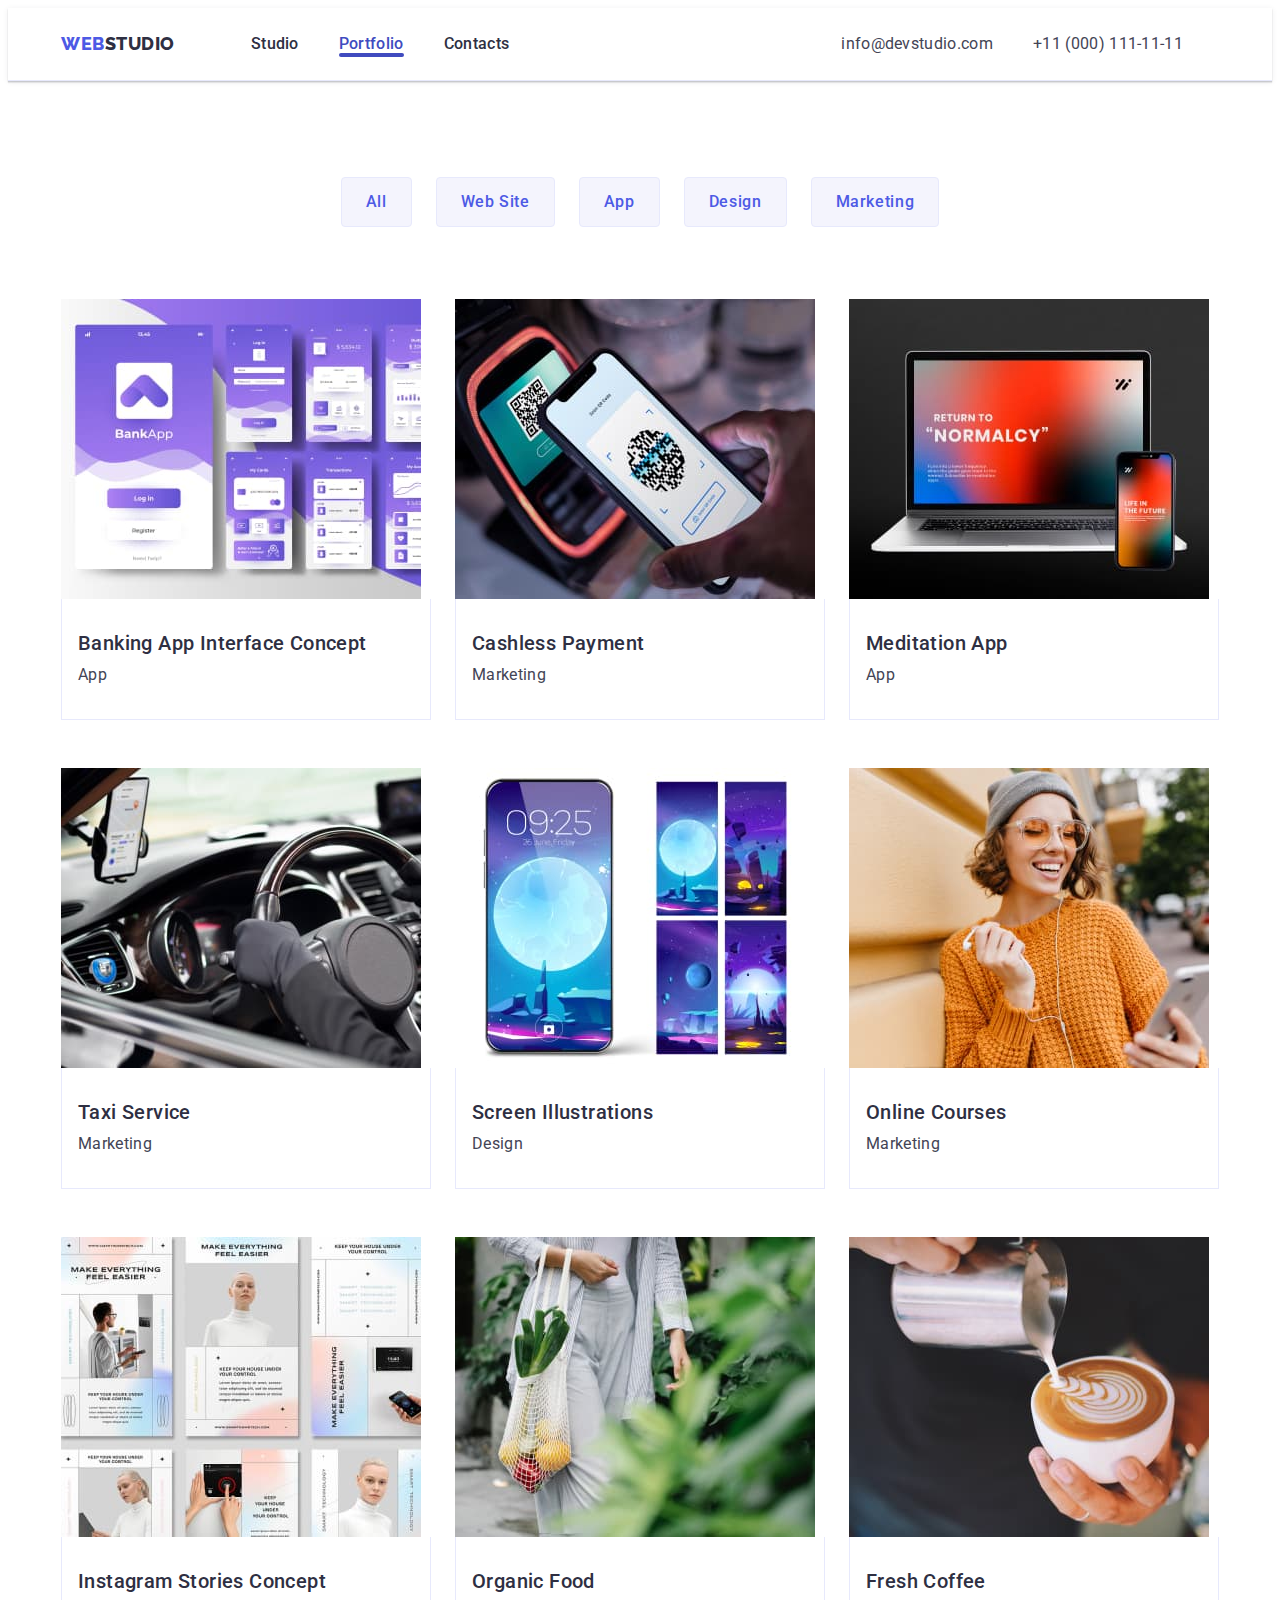
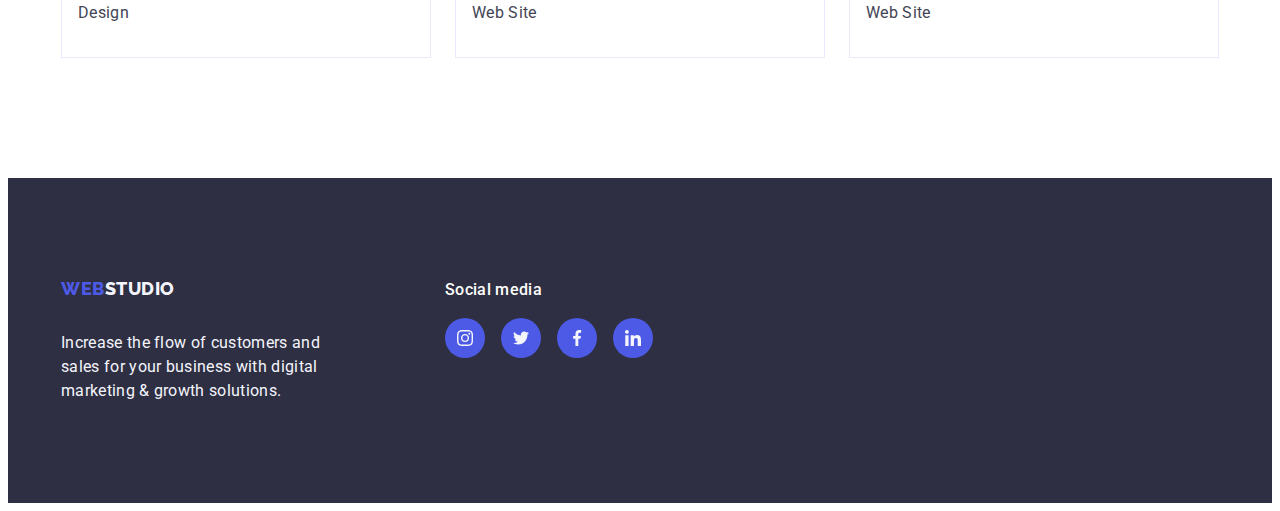
==== commit bfb806f9: "goit-markup-hw-04" ====
--- a/portfolio.html
+++ b/portfolio.html
@@ -28,10 +28,10 @@
 
         <ul class="list navigation-list-portfolio">
           <li class="navigation studio-navigation-item">
-            <a class="current link navigation-menu-studio" href="./index.html">Studio</a>
+            <a class=" link navigation-menu-studio" href="./index.html">Studio</a>
           </li>
           <li class="navigation studio-navigation-item">
-            <a class="current link navigation-menu-studio" href="./portfolio.html">Portfolio</a>
+            <a class="link current navigation-menu-studio" href="./portfolio.html">Portfolio</a>
           </li>
           <li class="navigation studio-navigation-item">
             <a class=" link navigation-menu-studio" href="">Contacts</a>
--- a/css/styles.css
+++ b/css/styles.css
@@ -122,6 +122,7 @@
     line-height: 1.5;
     letter-spacing: 0.02em;
     padding: 0;
+    position: relative;
     
 }
 
@@ -129,15 +130,13 @@
     color: var(--ocean);
 }
 .navigation a:focus{
+    
+} */
+
+.current{
+    transition: color 250ms cubic-bezier(0.4, 0, 0.2, 1);
     color: var(--ocean);
-} */
-
-.current{
     position: relative;
-    /* transition-property: color, background;
-    transition-duration: 250ms, 250ms;
-    transition-timing-function: cubic-bezier(0.4, 0, 0.2, 1), cubic-bezier(0.4, 0, 0.2, 1); */
-    transition: color 250ms cubic-bezier(0.4, 0, 0.2, 1);
 }
 
 
@@ -146,8 +145,8 @@
     color: var(--ocean);
 }
 
-.current:hover::after,
-.current:focus::after {
+.current::after,
+.current::after {
     content:'';
     position: absolute;
     left: 0;
@@ -813,7 +812,7 @@
     transform: translateY(0);
 }
 
-.portfolio-second-link:ficus .portfolio-cover-text {
+.portfolio-second-link:focus .portfolio-cover-text {
     transform: translateY(0);
 }
 
